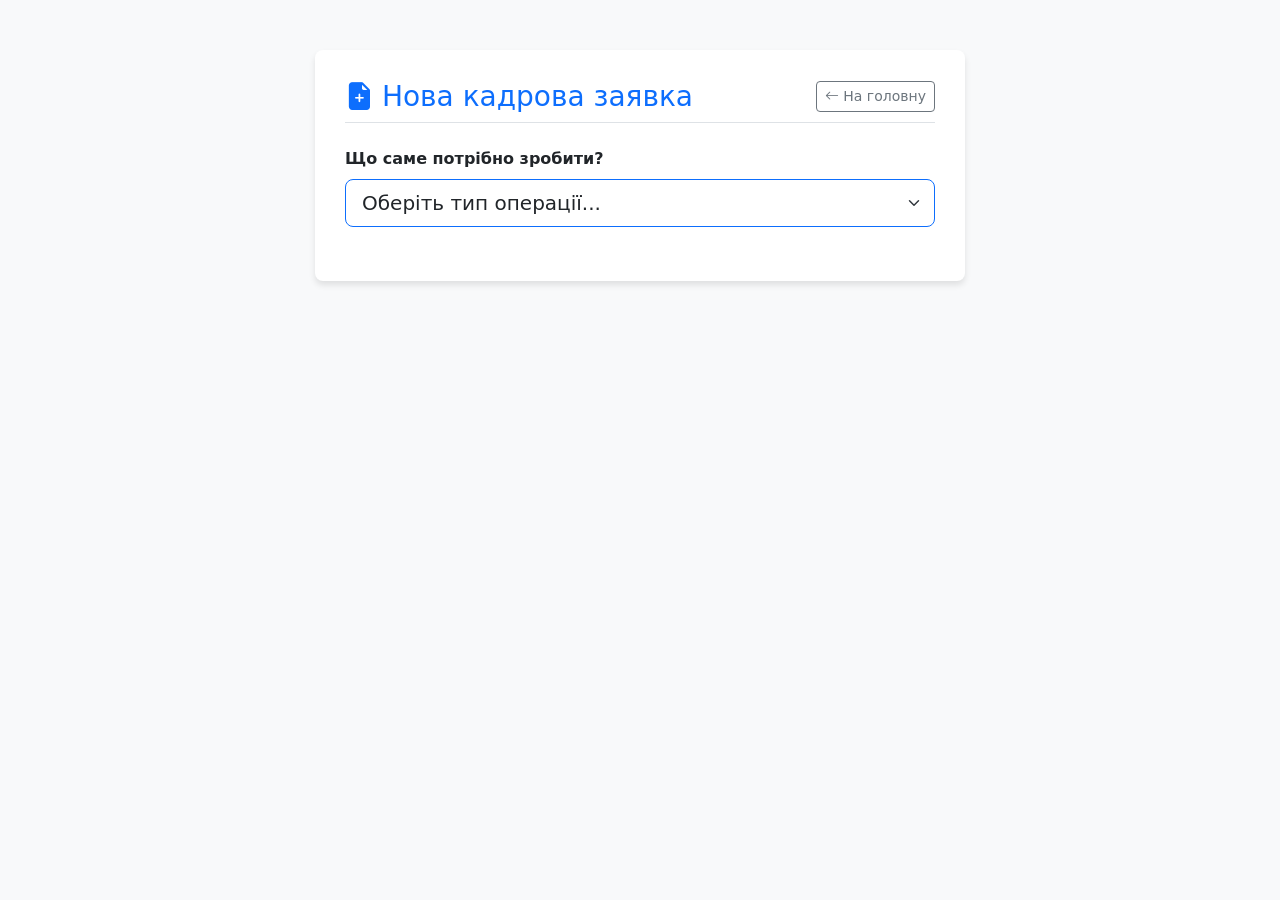
==== src/main/resources/templates/add-request.html @ a03f3552 "Website improvement" ====
<!DOCTYPE html>
<html xmlns:th="http://www.thymeleaf.org" lang="uk">
<head>
    <meta charset="UTF-8">
    <title>Створення кадрової заявки</title>
    <link href="https://cdn.jsdelivr.net/npm/bootstrap@5.3.2/dist/css/bootstrap.min.css" rel="stylesheet">
    <link rel="stylesheet" href="https://cdn.jsdelivr.net/npm/bootstrap-icons@1.11.1/font/bootstrap-icons.css">
    <style>
        body { background-color: #f8f9fa; padding-top: 50px; }
        .form-card { max-width: 650px; margin: 0 auto; background: white; padding: 30px; border-radius: 8px; box-shadow: 0 4px 6px rgba(0,0,0,0.1); }
        .hidden-block { display: none; }
    </style>
</head>
<body>

<div class="container">
    <div class="form-card">
        <div class="d-flex justify-content-between align-items-center mb-4 border-bottom pb-2">
            <h3 class="text-primary mb-0"><i class="bi bi-file-earmark-plus-fill"></i> Нова кадрова заявка</h3>
            <a href="/" class="btn btn-outline-secondary btn-sm"><i class="bi bi-arrow-left"></i> На головну</a>
        </div>

        <form th:action="@{/employees/create-request}" method="POST">

            <div class="mb-4">
                <label class="form-label fw-bold text-dark">Що саме потрібно зробити?</label>
                <select name="requestType" id="requestTypeSelect" class="form-select form-select-lg border-primary" required>
                    <option value="" disabled selected>Оберіть тип операції...</option>
                    <option value="NEW_EMPLOYEE">🆕 Оформлення нового працівника в штат</option>
                    <option value="EDIT_EMPLOYEE">✏️ Редагування даних працівника</option>
                    <option value="Відпустка">🌴 Заявка на відпустку</option>
                    <option value="Лікарняний">🏥 Лікарняний</option>
                    <option value="Підвищення ЗП / Посади">📈 Підвищення заробітної плати / Посади</option>
                    <option value="Звільнення">❌ Звільнення з посади</option>
                </select>
            </div>

            <div id="existingEmployeeBlock" class="hidden-block mb-3">
                <label class="form-label small fw-bold">Оберіть працівника із бази</label>
                <select name="existingEmployeeId" class="form-select">
                    <option value="" disabled selected>Хто подає заявку? (Виберіть зі списку)</option>
                    <option th:each="emp : ${allEmployees}" th:value="${emp.id}">
                        [[${emp.lastName}]] [[${emp.firstName}]] — [[${emp.position != null ? emp.position.title : 'Без посади'}]]
                    </option>
                </select>
            </div>

            <div id="newEmployeeBlock" class="hidden-block">
                <h5 class="text-success mb-3 border-bottom pb-1"><i class="bi bi-person-badge"></i> Анкетні дані нового співробітника</h5>

                <div class="row g-2 mb-3">
                    <div class="col-md-4">
                        <label class="form-label small fw-bold">Прізвище</label>
                        <input type="text" name="lastName" id="lastNameInput" class="form-control" placeholder="Петренко">
                    </div>
                    <div class="col-md-4">
                        <label class="form-label small fw-bold">Ім'я</label>
                        <input type="text" name="firstName" id="firstNameInput" class="form-control" placeholder="Сергій">
                    </div>
                    <div class="col-md-4">
                        <label class="form-label small fw-bold">По батькові</label>
                        <input type="text" name="middleName" class="form-control" placeholder="Олексійович">
                    </div>
                </div>

                <div class="row g-2 mb-3">
                    <div class="col-md-6">
                        <label class="form-label small fw-bold">Email (Пошта)</label>
                        <input type="email" name="email" id="emailInput" class="form-control" placeholder="s.petrenko@company.com">
                    </div>
                    <div class="col-md-6">
                        <label class="form-label small fw-bold">Телефон</label>
                        <input type="tel" name="phone" id="phoneInput" class="form-control" placeholder="+380...">
                    </div>
                </div>

                <div class="mb-3">
                    <label class="form-label small fw-bold">Відділ (введіть вручну)</label>
                    <input type="text" name="departmentName" id="deptInput" class="form-control" placeholder="Наприклад: IT, Маркетинг, Кадри">
                </div>

                <div class="mb-3">
                    <label class="form-label small fw-bold">Посада (введіть вручну)</label>
                    <input type="text" name="positionTitle" id="posInput" class="form-control" placeholder="Java Developer">
                </div>
            </div>

            <div id="commonDetailsBlock" class="hidden-block mt-4">
                <h5 class="text-primary mb-3 border-bottom pb-1"><i class="bi bi-sliders"></i> Деталі та ресурси</h5>

                <div class="mb-3">
                    <label class="form-label small fw-bold text-dark">📝 Загальний коментар / Пояснення до заявки</label>
                    <textarea name="description" class="form-control" rows="2" placeholder="Наприклад: Прошу надати відпустку з 01.06 по 14.06 у зв'язку з сімейними обставинами..."></textarea>
                </div>

                <div class="p-3 bg-light rounded border mb-4">
                    <div class="form-check form-switch mb-2">
                        <input class="form-check-input" type="checkbox" role="switch" id="itServicesSwitch" name="needsItServices" value="true">
                        <label class="form-check-label fw-bold small text-primary" for="itServicesSwitch">Потребує послуг IT-спеціаліста</label>
                    </div>
                    <div class="mb-0">
                        <label class="form-label small text-muted">🔧 Що потрібно налаштувати / видати (Завдання для IT)</label>
                        <textarea name="itComment" class="form-control form-control-sm" rows="2" placeholder="Наприклад: Заблокувати корпоративну пошту на час відпустки, видати монітор..."></textarea>
                    </div>
                </div>

                <button type="submit" class="btn btn-primary w-100 fw-bold py-2 shadow-sm"><i class="bi bi-send-check-fill"></i> Надіслати заявку на розгляд</button>
            </div>

        </form>
    </div>
</div>

<script>
    document.getElementById('requestTypeSelect').addEventListener('change', function() {
        handleFormView();
    });

    // Додаємо тригер і на зміну вибраного працівника (для автозаповнення)
    document.querySelector('select[name="existingEmployeeId"]').addEventListener('change', function() {
        if (document.getElementById('requestTypeSelect').value === 'EDIT_EMPLOYEE') {
            fillEmployeeDataForEdit(this.value);
        }
    });

    function handleFormView() {
        const value = document.getElementById('requestTypeSelect').value;
        const existingBlock = document.getElementById('existingEmployeeBlock');
        const newBlock = document.getElementById('newEmployeeBlock');
        const commonBlock = document.getElementById('commonDetailsBlock');
        const h5Title = newBlock.querySelector('h5');

        const inputs = ['lastNameInput', 'firstNameInput', 'emailInput', 'phoneInput', 'deptInput', 'posInput'];

        if (value === 'NEW_EMPLOYEE') {
            newBlock.classList.remove('hidden-block');
            existingBlock.classList.add('hidden-block');
            commonBlock.classList.remove('hidden-block');
            h5Title.innerHTML = '<i class="bi bi-person-badge"></i> Анкетні дані нового співробітника';

            // Очищаємо поля
            inputs.forEach(id => {
                const input = document.getElementById(id);
                input.value = '';
                input.setAttribute('required', 'required');
            });
            document.getElementById('itServicesSwitch').checked = true;

        } else if (value === 'EDIT_EMPLOYEE') {
            // Для редагування потрібен і вибір працівника, і анкета з його даними!
            existingBlock.classList.remove('hidden-block');
            newBlock.classList.remove('hidden-block');
            commonBlock.classList.remove('hidden-block');
            h5Title.innerHTML = '<i class="bi bi-pencil-square"></i> Нові (оновлені) дані працівника';

            // Поля обов'язкові, бо ми надсилаємо фінальний стан картки
            inputs.forEach(id => document.getElementById(id).setAttribute('required', 'required'));
            document.getElementById('itServicesSwitch').checked = false;

            // Якщо працівник уже був вибраний до цього — підтягуємо дані
            const selectedEmpId = document.querySelector('select[name="existingEmployeeId"]').value;
            if (selectedEmpId) fillEmployeeDataForEdit(selectedEmpId);

        } else {
            // Звичайна заявка (відпустка, лікарняний)
            newBlock.classList.add('hidden-block');
            existingBlock.classList.remove('hidden-block');
            commonBlock.classList.remove('hidden-block');

            inputs.forEach(id => document.getElementById(id).removeAttribute('required'));
            document.getElementById('itServicesSwitch').checked = false;
        }
    }

    // Функція автозаповнення полів через API
    function fillEmployeeDataForEdit(empId) {
        if(!empId) return;

        // Використовуємо твій існуючий API (або загальний ендпоінт) для отримання інфи про індивідуального працівника
        fetch('/api/employees/' + empId)
            .then(res => {
                if(!res.ok) throw new Error("Працівника не знайдено");
                return res.json();
            })
            .then(emp => {
                document.getElementById('lastNameInput').value = emp.lastName || '';
                document.getElementById('firstNameInput').value = emp.firstName || '';
                document.getElementById('emailInput').value = emp.email || '';
                document.getElementById('phoneInput').value = emp.phone || '';
                document.getElementById('deptInput').value = emp.department ? emp.department.name : '';
                document.getElementById('posInput').value = emp.position ? emp.position.title : '';
            })
            .catch(err => console.error("Помилка автозаповнення: ", err));
    }
</script>

<script src="https://cdn.jsdelivr.net/npm/bootstrap@5.3.2/dist/js/bootstrap.bundle.min.js"></script>
</body>
</html>
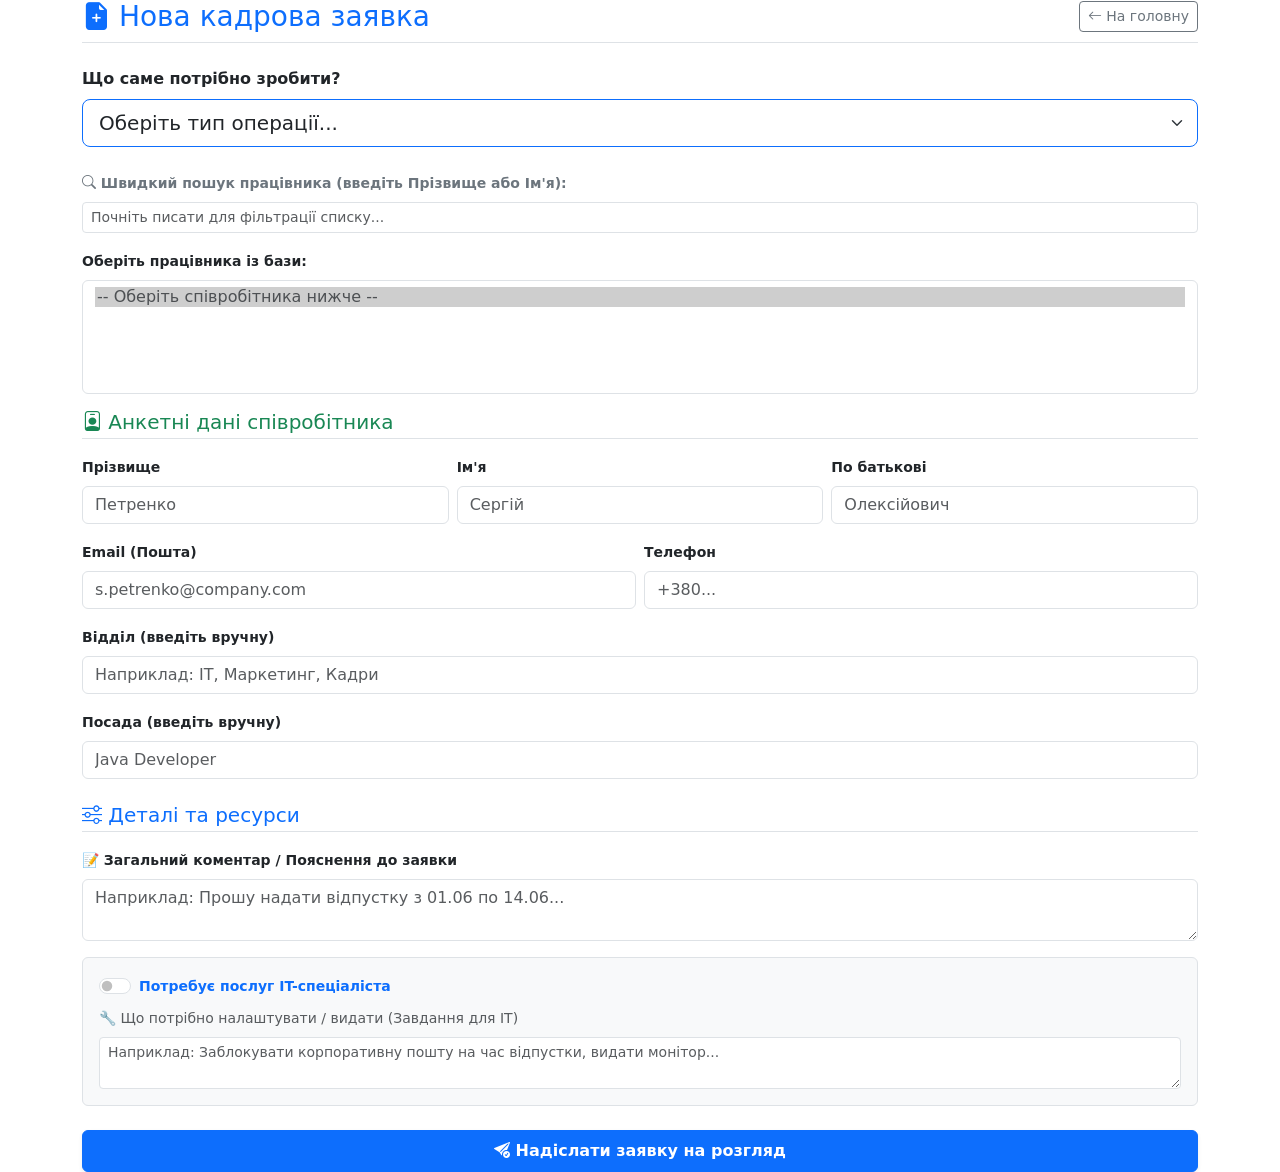
==== commit 616afd58: "New Website improvement" ====
--- a/src/main/resources/templates/add-request.html
+++ b/src/main/resources/templates/add-request.html
@@ -5,11 +5,8 @@
     <title>Створення кадрової заявки</title>
     <link href="https://cdn.jsdelivr.net/npm/bootstrap@5.3.2/dist/css/bootstrap.min.css" rel="stylesheet">
     <link rel="stylesheet" href="https://cdn.jsdelivr.net/npm/bootstrap-icons@1.11.1/font/bootstrap-icons.css">
-    <style>
-        body { background-color: #f8f9fa; padding-top: 50px; }
-        .form-card { max-width: 650px; margin: 0 auto; background: white; padding: 30px; border-radius: 8px; box-shadow: 0 4px 6px rgba(0,0,0,0.1); }
-        .hidden-block { display: none; }
-    </style>
+
+    <link rel="stylesheet" th:href="@{/css/style.css}">
 </head>
 <body>
 
@@ -35,18 +32,30 @@
                 </select>
             </div>
 
+            <div id="searchEmployeeBlock" class="hidden-block mb-3">
+                <label for="employeeSearchInput" class="form-label small fw-bold text-secondary">
+                    <i class="bi bi-search"></i> Швидкий пошук працівника (введіть Прізвище або Ім'я):
+                </label>
+                <input type="text" id="employeeSearchInput" class="form-control form-control-sm mb-2" placeholder="Почніть писати для фільтрації списку...">
+            </div>
+
             <div id="existingEmployeeBlock" class="hidden-block mb-3">
-                <label class="form-label small fw-bold">Оберіть працівника із бази</label>
-                <select name="existingEmployeeId" class="form-select">
-                    <option value="" disabled selected>Хто подає заявку? (Виберіть зі списку)</option>
-                    <option th:each="emp : ${allEmployees}" th:value="${emp.id}">
-                        [[${emp.lastName}]] [[${emp.firstName}]] — [[${emp.position != null ? emp.position.title : 'Без посади'}]]
-                    </option>
+                <label class="form-label small fw-bold">Оберіть працівника із бази:</label>
+                <select name="existingEmployeeId" id="employeeSelect" class="form-select search-select" size="5">
+                    <option value="" disabled selected class="text-muted">-- Оберіть співробітника нижче --</option>
+
+                    <th:block th:each="emp : ${allEmployees}">
+                        <option th:if="${emp.department != null ? emp.department.id != 99 : true}"
+                                th:value="${emp.id}"
+                                th:text="${emp.lastName} + ' ' + ${emp.firstName} + ' — ' + ${emp.position != null ? emp.position.title : 'Без посади'}">
+                        </option>
+                    </th:block>
                 </select>
+                <div class="form-text text-success small" id="searchResultCount"></div>
             </div>
 
             <div id="newEmployeeBlock" class="hidden-block">
-                <h5 class="text-success mb-3 border-bottom pb-1"><i class="bi bi-person-badge"></i> Анкетні дані нового співробітника</h5>
+                <h5 class="text-success mb-3 border-bottom pb-1"><i class="bi bi-person-badge"></i> Анкетні дані співробітника</h5>
 
                 <div class="row g-2 mb-3">
                     <div class="col-md-4">
@@ -90,12 +99,12 @@
 
                 <div class="mb-3">
                     <label class="form-label small fw-bold text-dark">📝 Загальний коментар / Пояснення до заявки</label>
-                    <textarea name="description" class="form-control" rows="2" placeholder="Наприклад: Прошу надати відпустку з 01.06 по 14.06 у зв'язку з сімейними обставинами..."></textarea>
+                    <textarea name="description" class="form-control" rows="2" placeholder="Наприклад: Прошу надати відпустку з 01.06 по 14.06..."></textarea>
                 </div>
 
                 <div class="p-3 bg-light rounded border mb-4">
                     <div class="form-check form-switch mb-2">
-                        <input class="form-check-input" type="checkbox" role="switch" id="itServicesSwitch" name="needsItServices" value="true">
+                        <input class="form-check-input" type="checkbox" role="switch" id="itServicesSwitch" name="needsItServices">
                         <label class="form-check-label fw-bold small text-primary" for="itServicesSwitch">Потребує послуг IT-спеціаліста</label>
                     </div>
                     <div class="mb-0">
@@ -111,89 +120,7 @@
     </div>
 </div>
 
-<script>
-    document.getElementById('requestTypeSelect').addEventListener('change', function() {
-        handleFormView();
-    });
-
-    // Додаємо тригер і на зміну вибраного працівника (для автозаповнення)
-    document.querySelector('select[name="existingEmployeeId"]').addEventListener('change', function() {
-        if (document.getElementById('requestTypeSelect').value === 'EDIT_EMPLOYEE') {
-            fillEmployeeDataForEdit(this.value);
-        }
-    });
-
-    function handleFormView() {
-        const value = document.getElementById('requestTypeSelect').value;
-        const existingBlock = document.getElementById('existingEmployeeBlock');
-        const newBlock = document.getElementById('newEmployeeBlock');
-        const commonBlock = document.getElementById('commonDetailsBlock');
-        const h5Title = newBlock.querySelector('h5');
-
-        const inputs = ['lastNameInput', 'firstNameInput', 'emailInput', 'phoneInput', 'deptInput', 'posInput'];
-
-        if (value === 'NEW_EMPLOYEE') {
-            newBlock.classList.remove('hidden-block');
-            existingBlock.classList.add('hidden-block');
-            commonBlock.classList.remove('hidden-block');
-            h5Title.innerHTML = '<i class="bi bi-person-badge"></i> Анкетні дані нового співробітника';
-
-            // Очищаємо поля
-            inputs.forEach(id => {
-                const input = document.getElementById(id);
-                input.value = '';
-                input.setAttribute('required', 'required');
-            });
-            document.getElementById('itServicesSwitch').checked = true;
-
-        } else if (value === 'EDIT_EMPLOYEE') {
-            // Для редагування потрібен і вибір працівника, і анкета з його даними!
-            existingBlock.classList.remove('hidden-block');
-            newBlock.classList.remove('hidden-block');
-            commonBlock.classList.remove('hidden-block');
-            h5Title.innerHTML = '<i class="bi bi-pencil-square"></i> Нові (оновлені) дані працівника';
-
-            // Поля обов'язкові, бо ми надсилаємо фінальний стан картки
-            inputs.forEach(id => document.getElementById(id).setAttribute('required', 'required'));
-            document.getElementById('itServicesSwitch').checked = false;
-
-            // Якщо працівник уже був вибраний до цього — підтягуємо дані
-            const selectedEmpId = document.querySelector('select[name="existingEmployeeId"]').value;
-            if (selectedEmpId) fillEmployeeDataForEdit(selectedEmpId);
-
-        } else {
-            // Звичайна заявка (відпустка, лікарняний)
-            newBlock.classList.add('hidden-block');
-            existingBlock.classList.remove('hidden-block');
-            commonBlock.classList.remove('hidden-block');
-
-            inputs.forEach(id => document.getElementById(id).removeAttribute('required'));
-            document.getElementById('itServicesSwitch').checked = false;
-        }
-    }
-
-    // Функція автозаповнення полів через API
-    function fillEmployeeDataForEdit(empId) {
-        if(!empId) return;
-
-        // Використовуємо твій існуючий API (або загальний ендпоінт) для отримання інфи про індивідуального працівника
-        fetch('/api/employees/' + empId)
-            .then(res => {
-                if(!res.ok) throw new Error("Працівника не знайдено");
-                return res.json();
-            })
-            .then(emp => {
-                document.getElementById('lastNameInput').value = emp.lastName || '';
-                document.getElementById('firstNameInput').value = emp.firstName || '';
-                document.getElementById('emailInput').value = emp.email || '';
-                document.getElementById('phoneInput').value = emp.phone || '';
-                document.getElementById('deptInput').value = emp.department ? emp.department.name : '';
-                document.getElementById('posInput').value = emp.position ? emp.position.title : '';
-            })
-            .catch(err => console.error("Помилка автозаповнення: ", err));
-    }
-</script>
-
 <script src="https://cdn.jsdelivr.net/npm/bootstrap@5.3.2/dist/js/bootstrap.bundle.min.js"></script>
+<script th:src="@{/js/request.js}"></script>
 </body>
 </html>
